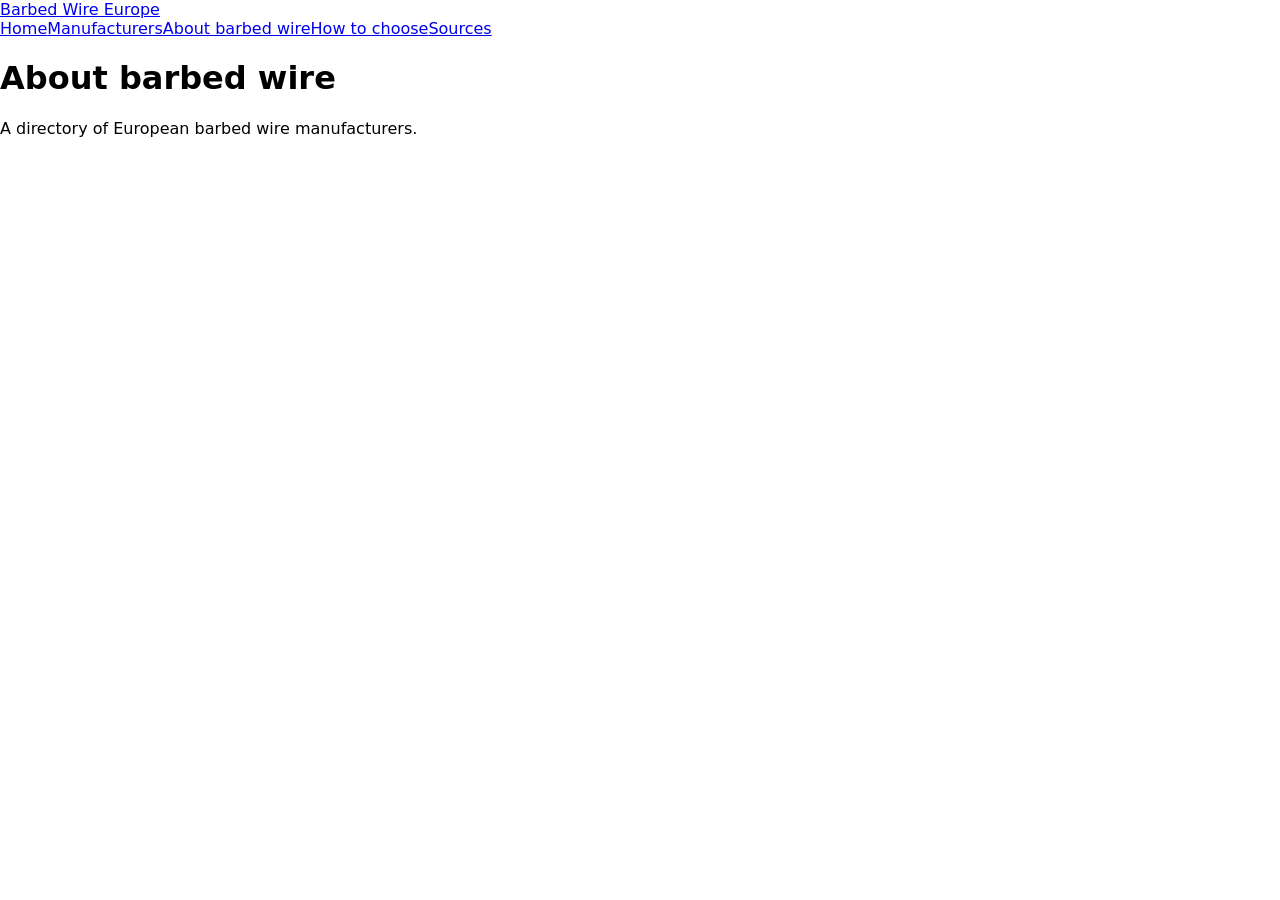
==== pages/about.html @ ef40dda9 "Scaffold: pages, styles and scripts" ====
<!doctype html>
<html lang="en">
<head>
<meta charset="utf-8">
<meta name="viewport" content="width=device-width, initial-scale=1">
<title>About barbed wire | Barbed Wire Europe</title>
<link rel="stylesheet" href="../css/tokens.css">
<link rel="stylesheet" href="../css/layout.css">
<link rel="stylesheet" href="../css/site.css">
</head>
<body>
<a class="skip" href="#main">Skip to content</a>
<header class="site-header"><a class="brand" href="../index.html">Barbed Wire Europe</a>
<nav aria-label="Main"><a href="../index.html">Home</a><a href="../pages/manufacturers.html">Manufacturers</a><a href="../pages/about.html">About barbed wire</a><a href="../pages/how-to-choose.html">How to choose</a><a href="../pages/sources.html">Sources</a></nav></header>
<main id="main">
<h1>About barbed wire</h1>
<!-- content: build.fullstack -->
</main>
<footer class="site-footer"><p>A directory of European barbed wire manufacturers.</p></footer>
<script src="../js/nav.js"></script>
<script src="../js/app.js"></script>
</body>
</html>
---- css/tokens.css ----
:root{/* design tokens: designer */}
---- css/layout.css ----
/* layout: ui/ux */
---- css/site.css ----
body{font-family:system-ui,sans-serif;margin:0}
.skip{position:absolute;left:-999px}.skip:focus{left:0}
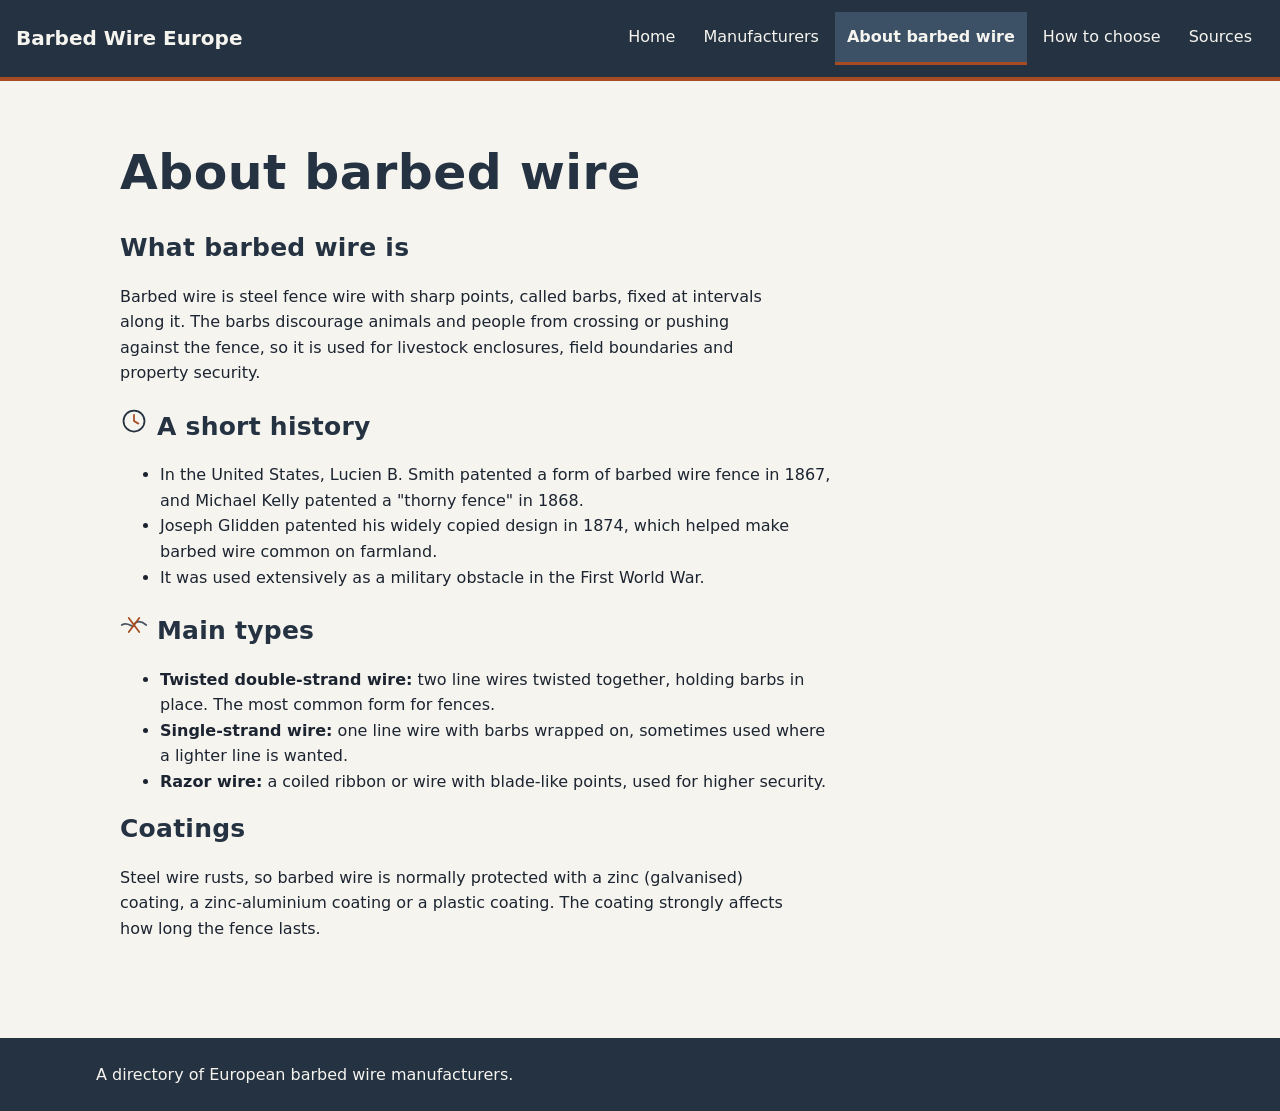
==== commit bbb6320e: "Add page content, country filter and illustrations" ====
--- a/pages/about.html
+++ b/pages/about.html
@@ -14,7 +14,22 @@
 <nav aria-label="Main"><a href="../index.html">Home</a><a href="../pages/manufacturers.html">Manufacturers</a><a href="../pages/about.html">About barbed wire</a><a href="../pages/how-to-choose.html">How to choose</a><a href="../pages/sources.html">Sources</a></nav></header>
 <main id="main">
 <h1>About barbed wire</h1>
-<!-- content: build.fullstack -->
+<h2>What barbed wire is</h2>
+<p>Barbed wire is steel fence wire with sharp points, called barbs, fixed at intervals along it. The barbs discourage animals and people from crossing or pushing against the fence, so it is used for livestock enclosures, field boundaries and property security.</p>
+<h2><img src="../assets/icon-history.svg" alt="" width="28" height="28"> A short history</h2>
+<ul>
+<li>In the United States, Lucien B. Smith patented a form of barbed wire fence in 1867, and Michael Kelly patented a "thorny fence" in 1868.</li>
+<li>Joseph Glidden patented his widely copied design in 1874, which helped make barbed wire common on farmland.</li>
+<li>It was used extensively as a military obstacle in the First World War.</li>
+</ul>
+<h2><img src="../assets/barb-icon.svg" alt="" width="28" height="28"> Main types</h2>
+<ul>
+<li><strong>Twisted double-strand wire:</strong> two line wires twisted together, holding barbs in place. The most common form for fences.</li>
+<li><strong>Single-strand wire:</strong> one line wire with barbs wrapped on, sometimes used where a lighter line is wanted.</li>
+<li><strong>Razor wire:</strong> a coiled ribbon or wire with blade-like points, used for higher security.</li>
+</ul>
+<h2>Coatings</h2>
+<p>Steel wire rusts, so barbed wire is normally protected with a zinc (galvanised) coating, a zinc-aluminium coating or a plastic coating. The coating strongly affects how long the fence lasts.</p>
 </main>
 <footer class="site-footer"><p>A directory of European barbed wire manufacturers.</p></footer>
 <script src="../js/nav.js"></script>
--- a/css/tokens.css
+++ b/css/tokens.css
@@ -1 +1,55 @@
-:root{/* design tokens: designer */}
+/* Design tokens: barbed-wire-europe. Industrial, trustworthy.
+   Palette: galvanised steel greys, deep iron-blue ink, rust accent on warm paper.
+   Contrast (AA): ink on paper 14.6:1, steel-700 on paper 7.4:1, rust-600 on paper 5.3:1,
+   paper on iron-800 12.9:1, paper on rust-700 7.1:1.
+   Type: system stacks only. Sans for body, a heavy condensed-feeling sans for headings,
+   mono for dates and specs. Scale is a 1.25 ratio from 1rem. */
+:root {
+  --color-paper: #f6f4ef;
+  --color-surface: #ffffff;
+  --color-ink: #1b2430;
+  --color-iron-800: #243241;
+  --color-iron-600: #3c5066;
+  --color-steel-700: #4a5563;
+  --color-steel-400: #9aa3ad;
+  --color-steel-200: #d5d9de;
+  --color-steel-100: #e8eaed;
+  --color-rust-600: #a64b22;
+  --color-rust-700: #8a3b17;
+  --color-focus: #0b63ce;
+  --color-link: #1d4f8c;
+
+  --font-body: system-ui, -apple-system, "Segoe UI", Roboto, "Helvetica Neue", Arial, sans-serif;
+  --font-heading: "Arial Narrow", "Helvetica Neue", "Segoe UI", system-ui, sans-serif;
+  --font-mono: ui-monospace, SFMono-Regular, Menlo, Consolas, monospace;
+
+  --text-xs: 0.8rem;
+  --text-sm: 0.9rem;
+  --text-base: 1rem;
+  --text-md: 1.25rem;
+  --text-lg: 1.563rem;
+  --text-xl: 1.953rem;
+  --text-2xl: 2.441rem;
+  --text-3xl: 3.052rem;
+  --leading-tight: 1.15;
+  --leading-body: 1.6;
+  --weight-heading: 800;
+  --tracking-heading: 0.01em;
+
+  --space-1: 0.25rem;
+  --space-2: 0.5rem;
+  --space-3: 0.75rem;
+  --space-4: 1rem;
+  --space-5: 1.5rem;
+  --space-6: 2rem;
+  --space-7: 3rem;
+  --space-8: 4.5rem;
+
+  --radius-sm: 2px;
+  --radius-md: 4px;
+  --radius-lg: 8px;
+  --border-width: 1px;
+  --shadow-card: 0 1px 2px rgba(27, 36, 48, 0.12), 0 4px 12px rgba(27, 36, 48, 0.08);
+  --content-width: 68rem;
+  --measure: 66ch;
+}
--- a/css/layout.css
+++ b/css/layout.css
@@ -1 +1,63 @@
-/* layout: ui/ux */
+/* layout: ui/ux. Mobile first; colours and type come from tokens.css */
+*,*::before,*::after{box-sizing:border-box}
+html{-webkit-text-size-adjust:100%}
+body{margin:0;background:var(--color-paper);color:var(--color-ink);font-family:var(--font-body);font-size:var(--text-base);line-height:var(--leading-body)}
+img,svg{max-width:100%;height:auto}
+h1,h2,h3,h4{font-family:var(--font-heading);font-weight:var(--weight-heading);letter-spacing:var(--tracking-heading);line-height:var(--leading-tight);color:var(--color-iron-800)}
+h1{font-size:var(--text-xl)}h2{font-size:var(--text-lg)}h3{font-size:var(--text-md)}
+a{color:var(--color-link)}
+:focus-visible{outline:3px solid var(--color-focus);outline-offset:2px}
+
+.skip{position:absolute;left:var(--space-2);top:-4rem;z-index:100;padding:var(--space-2) var(--space-4);background:var(--color-iron-800);color:var(--color-paper);border-radius:var(--radius-md);text-decoration:none}
+.skip:focus{top:var(--space-2)}
+
+/* header + nav */
+.site-header{background:var(--color-iron-800);color:var(--color-paper);border-bottom:4px solid var(--color-rust-600);display:flex;flex-wrap:wrap;align-items:center;justify-content:space-between;gap:var(--space-2) var(--space-5);padding:var(--space-3) var(--space-4)}
+.brand{font-family:var(--font-heading);font-weight:var(--weight-heading);font-size:var(--text-md);color:var(--color-paper);text-decoration:none;padding:var(--space-1) 0}
+.nav-toggle{display:none;font:inherit;background:transparent;color:var(--color-paper);border:var(--border-width) solid var(--color-steel-400);border-radius:var(--radius-md);padding:var(--space-2) var(--space-3);min-height:44px;cursor:pointer}
+.site-header nav{flex-basis:100%}
+.site-header nav a{display:block;color:var(--color-paper);text-decoration:none;padding:var(--space-3) var(--space-2);min-height:44px;border-bottom:var(--border-width) solid var(--color-iron-600)}
+.site-header nav a:hover{background:var(--color-iron-600)}
+.site-header nav a[aria-current="page"]{font-weight:700;border-bottom:3px solid var(--color-rust-600);background:var(--color-iron-600)}
+.js .nav-toggle{display:inline-block}
+.js .site-header nav[data-collapsed="true"]{display:none}
+
+/* page */
+main{max-width:var(--content-width);margin:0 auto;padding:var(--space-5) var(--space-4)}
+main p,main li{max-width:var(--measure)}
+.site-footer{background:var(--color-iron-800);color:var(--color-paper);padding:var(--space-5) var(--space-4);margin-top:var(--space-7)}
+.site-footer p{max-width:var(--content-width);margin:0 auto}
+.site-footer a{color:var(--color-paper)}
+
+/* cards: <ul class="cards"><li class="card">...</li></ul> */
+.cards{list-style:none;margin:var(--space-5) 0;padding:0;display:grid;grid-template-columns:1fr;gap:var(--space-4)}
+.card{background:var(--color-surface);border:var(--border-width) solid var(--color-steel-200);border-radius:var(--radius-lg);box-shadow:var(--shadow-card);padding:var(--space-4)}
+.card h2,.card h3{margin-top:0}
+
+/* tables: wrap in <div class="table-wrap" tabindex="0" role="region" aria-label="...">; on phones rows stack,
+   give each td a data-label for its column name */
+.table-wrap{overflow-x:auto;margin:var(--space-5) 0}
+table{border-collapse:collapse;width:100%;background:var(--color-surface)}
+caption{text-align:left;font-weight:700;padding:var(--space-2) 0}
+th,td{text-align:left;padding:var(--space-3);border-bottom:var(--border-width) solid var(--color-steel-200);vertical-align:top}
+th{background:var(--color-steel-100);color:var(--color-iron-800)}
+@media (max-width:39.99rem){
+  .stack-table thead{position:absolute;left:-999px}
+  .stack-table tr{display:block;margin-bottom:var(--space-4);border:var(--border-width) solid var(--color-steel-200);border-radius:var(--radius-md)}
+  .stack-table td{display:block;border-bottom:var(--border-width) solid var(--color-steel-100)}
+  .stack-table td::before{content:attr(data-label);display:block;font-size:var(--text-xs);text-transform:uppercase;letter-spacing:.05em;color:var(--color-steel-700)}
+}
+
+@media (min-width:40rem){
+  h1{font-size:var(--text-2xl)}
+  .cards{grid-template-columns:repeat(2,1fr)}
+  main{padding:var(--space-6) var(--space-5)}
+}
+@media (min-width:60rem){
+  h1{font-size:var(--text-3xl)}
+  .cards{grid-template-columns:repeat(3,1fr)}
+  .nav-toggle{display:none!important}
+  .site-header nav,.js .site-header nav[data-collapsed="true"]{display:flex;flex-basis:auto;gap:var(--space-1)}
+  .site-header nav a{border-bottom:3px solid transparent;padding:var(--space-3)}
+}
+@media (prefers-reduced-motion:reduce){*{scroll-behavior:auto!important;transition:none!important;animation:none!important}}
